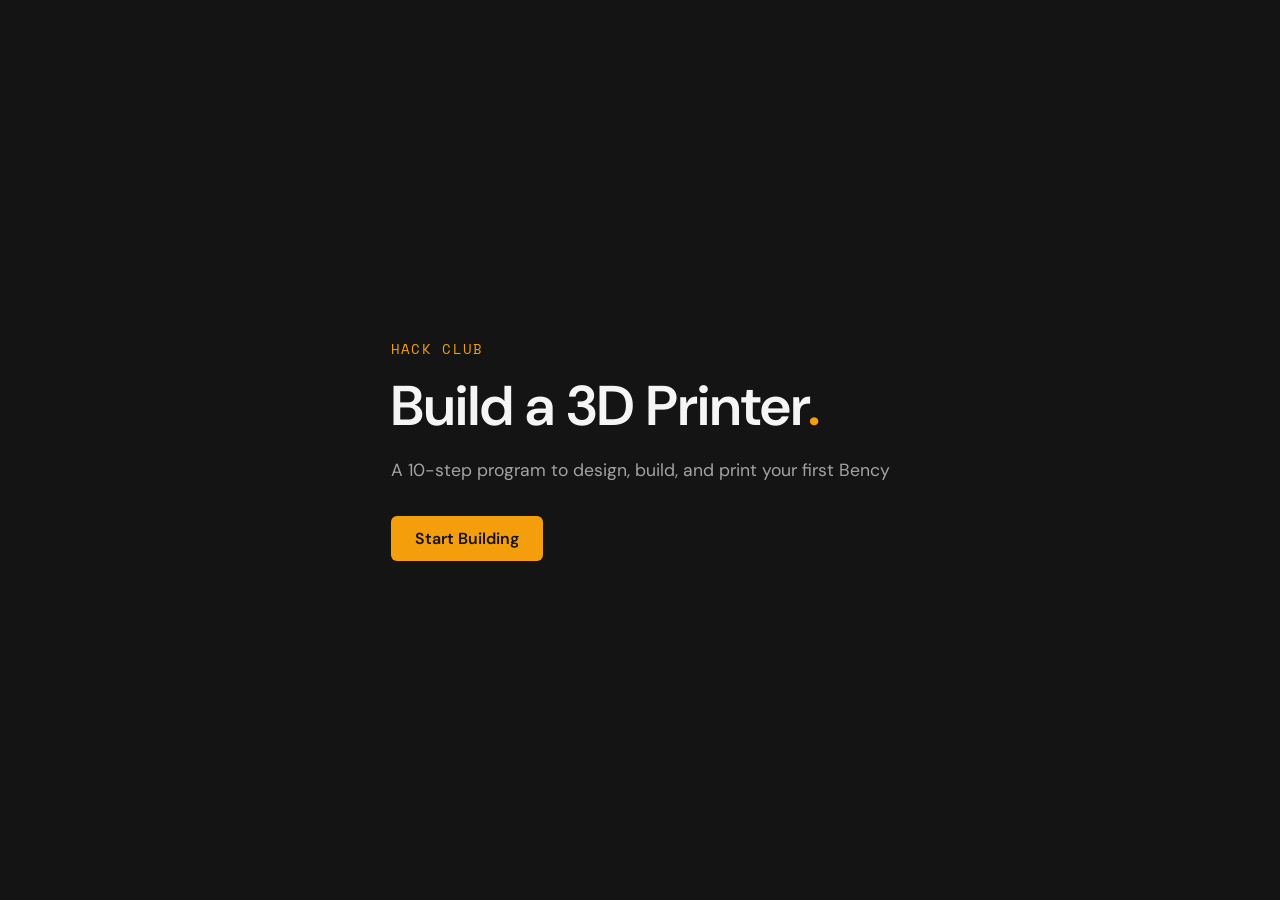
==== index.html @ 82be7ec4 "Prototype Working!" ====
<!DOCTYPE htmml>
<html lang="en">
<head>
    <meta charset="UTF-8">
    <meta name="viewport" content="width=device-width, initial-scale=1.0">
    <title>Fabricate</title>
    <link href="https://fonts.googleapis.com/css2?family=DM+Sans:wght@400;600&family=Space+Mono&display=swap" rel="stylesheet" />
    <link rel="stylesheet" href="style.css">
</head>
<body>
    <div class="landing">
        <div class="landing-content">
            <p class="eyebrow">Hack Club</p>
            <h1>Build a 3D Printer<span class="accent">.</span></h1>
            <p class="subtitle"> A 10-step program to design, build, and print your first Bency</p>
            <a href="/steps/step-1.html" class="btn">Start Building</a>
        </div>
    </div>
</body>
</html>
---- style.css ----
:root {
    --primary-color: #f59e0b;
    --surface-color: #161929;
    --background-color: #141414;
    --text-color: #f5f5f5;
    --muted-color: #a3a3a3;
    --font-body: 'DM Sans', sans-serif;
    --font-mono: 'Space Mono', monospace;
}

* {
    margin: 0;
    padding: 0;
    box-sizing: border-box;
}

body {
    background: var(--background-color);
    color: var(--text-color);
    font-family: var(--font-body);
}

/* Landing Page */

.landing {
    min-height: 100vh;
    display: flex;
    align-items: center;
    justify-content: center;
    padding: 2rem;
}

.landing-content {
    max-width: 600px;
}

.eyebrow {
    font-family: var(--font-mono);
    color: var(--primary-color);
    font-size: 0.85rem;
    letter-spacing: 0.1em;
    text-transform: uppercase;
    margin-bottom: 1rem;
}

h1 {
    font-size: 3.5rem;
    font-weight: 600;
    line-height: 1.1;
    margin-bottom: 1.25rem;
}

.accent {
    color: var(--primary-color);
}

.subtitle {
    font-size: 1.1rem;
    color: var(--muted-color);
    line-height: 1.6;
    margin-bottom: 2rem;
}

.btn {
    display: inline-block;
    padding: 0.75rem 1.5rem;
    background: var(--primary-color);
    font-family: var(--font-body);
    color: #141414;
    font-weight: 600;
    border-radius: 6px;
    text-decoration: none;
    transition: opacity 0.2s;
}

.btn:hover {
    opacity: 0.85;
}

/* Guide Layout */

.guide-layout {
    display: flex;
    min-height: 100vh;
}

.sidebar {
    width: 220px;
    background: var(--surface-color);
    padding: 2rem 1.25rem;
    display: flex;
    flex-direction: column;
    gap: 0.4rem;
    position: sticky;
    top: 0;
    height: 100vh;
    flex-shrink: 0;
}

.sidebar-brand {
    color: var(--muted-color);
    text-decoration: none;
    font-size: 0.9rem;
    margin-bottom: 1.5rem;
}

.sidebar-brand:hover {
    color: var(--text-color);
}

.sidebar-label {
    font-family: var(--font-mono);
    color: var(--muted-color);
    font-size: 0.7rem;
    text-transform: uppercase;
    letter-spacing: 0.1em;
    margin-bottom: 0.5rem;
}

.sidebar-link {
    color: var(--muted-color);
    text-decoration: none;
    font-size: 0.95rem;
    padding: 0.4rem 0.75rem;
    border-radius: 4px;
    transition: background 0.15s, color 0.15s;
}

.sidebar-link:hover {
    background: var(--background-color);
    color: var(--primary-color);
}

.guide-content {
    flex: 1;
    padding: 3rem;
    max-width: 800px;
}

.step {
    margin-bottom: 4rem;
    padding-bottom: 4rem;
    border-bottom: 1px solid var(--surface-color);
}

.step h2 {
    font-size: 1.75rem;
    margin-bottom: 1rem;
    color: var(--primary-color);    
}

.step p {
    color: var(--muted-color);
    line-height: 1.7;
}

/* markdown styles */

.guide-content h1,
.guide-content h2,
.guide-content h3 {
    color: var(--primary-color);
    margin-bottom: 1rem;
    margin-top: 2rem;
}

.guide-content p {
  color: var(--muted);
  line-height: 1.7;
  margin-bottom: 1rem;
}

.guide-content ul, 
.guide-content ol {
  color: var(--muted);
  padding-left: 1.5rem;
  margin-bottom: 1rem;
}

.guide-content code {
  font-family: var(--font-mono);
  background: var(--surface);
  padding: 0.2em 0.4em;
  border-radius: 4px;
  font-size: 0.9em;
}

.guide-content pre {
  background: var(--surface);
  padding: 1rem;
  border-radius: 6px;
  overflow-x: auto;
  margin-bottom: 1rem;
}
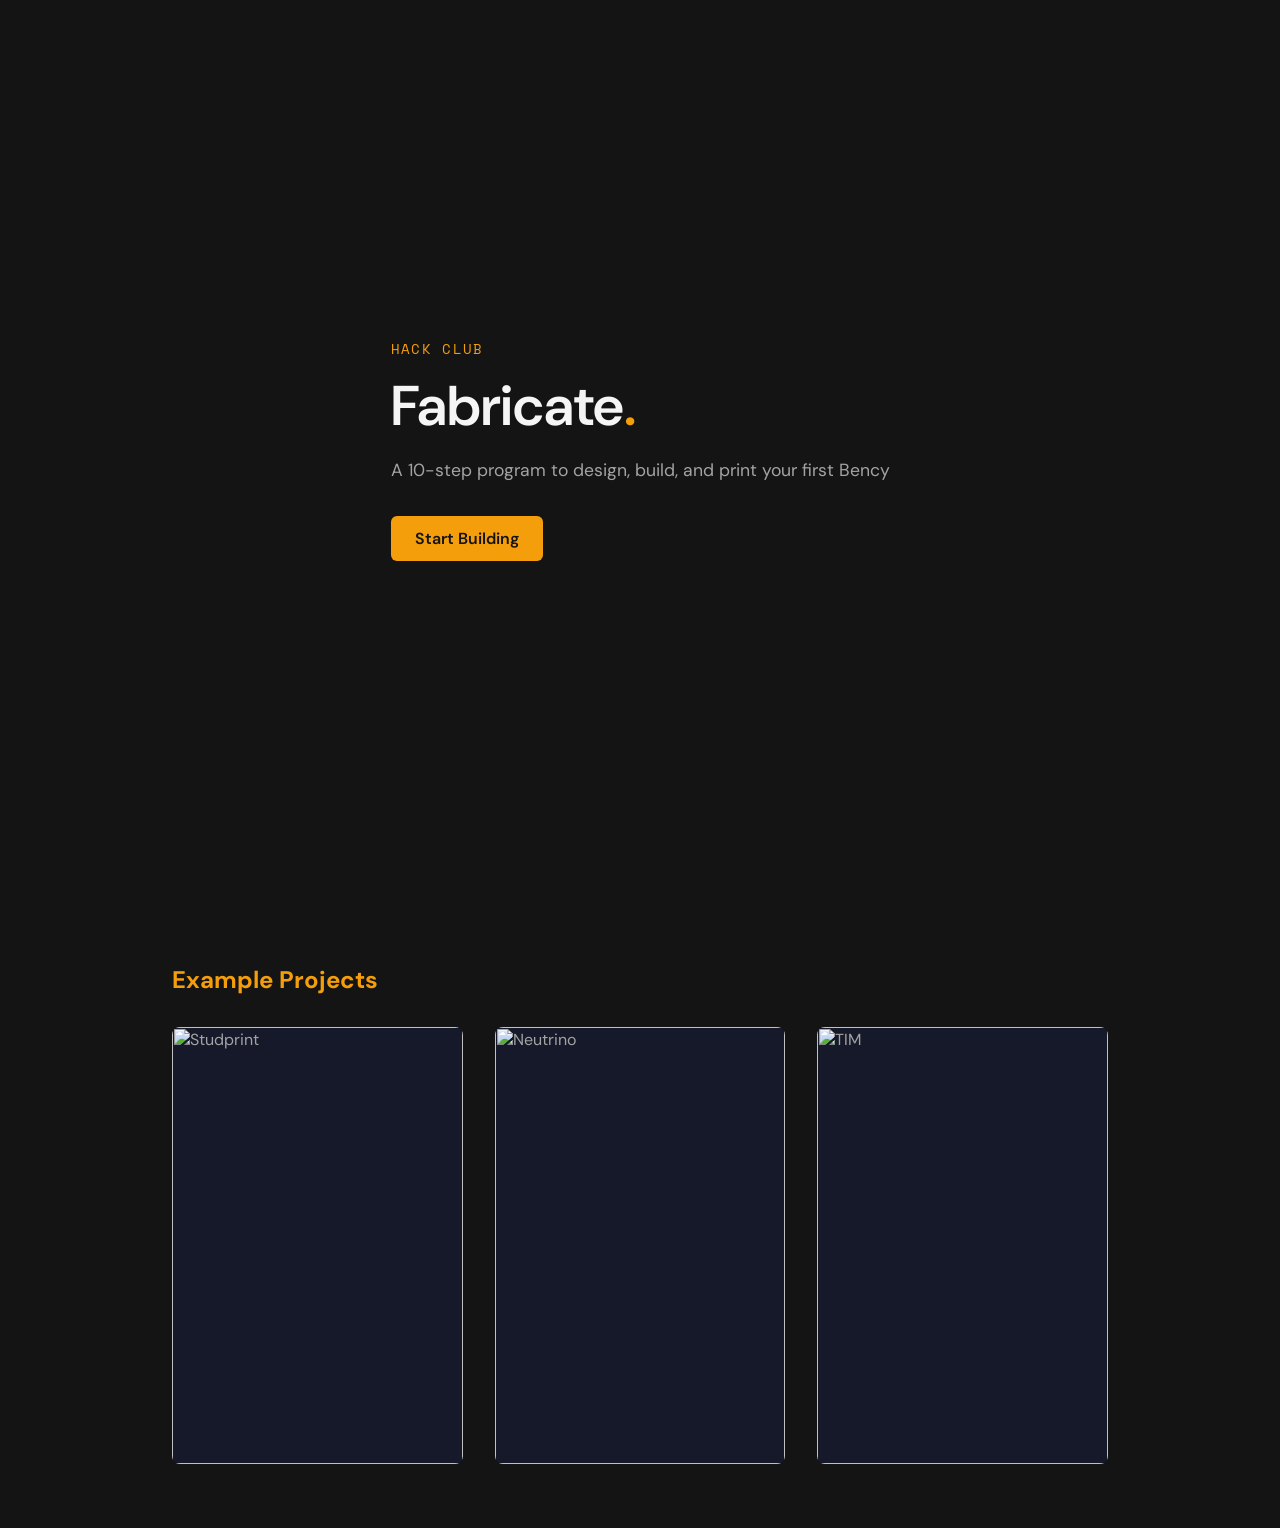
==== commit 58d69a19: "1st guide done and example projects added" ====
--- a/index.html
+++ b/index.html
@@ -11,10 +11,32 @@
     <div class="landing">
         <div class="landing-content">
             <p class="eyebrow">Hack Club</p>
-            <h1>Build a 3D Printer<span class="accent">.</span></h1>
+            <h1>Fabricate<span class="accent">.</span></h1>
             <p class="subtitle"> A 10-step program to design, build, and print your first Bency</p>
             <a href="/steps/step-1.html" class="btn">Start Building</a>
         </div>
     </div>
+
+    <section class="projects">
+        <h2 class="projects-title">Example Projects</h2>
+        <div class="projects-grid">
+
+            <a href="https://github.com/AdamTuraj/Studprint/tree/main" target="_blank" class="project-card">
+            <img src="/images/Studprint.png" alt="Studprint" />
+            <p>Studprint</p>
+            </a>
+
+            <a href="https://github.com/the-openary/neutrino" target="_blank" class="project-card">
+            <img src="/images/neutrino.png" alt="Neutrino" />
+            <p>Neutrino</p>
+            </a>
+
+            <a href="https://github.com/2Mon/tim?scrlybrkr=cc5ef81c" target="_blank" class="project-card">
+            <img src="/images/TIM.png" alt="TIM" />
+            <p>TIM</p>
+            </a>
+
+        </div>
+    </section>
 </body>
 </html>
--- a/style.css
+++ b/style.css
@@ -77,6 +77,52 @@
     opacity: 0.85;
 }
 
+/* Projects Section */
+
+.projects {
+  padding: 4rem 2rem;
+  max-width: 1000px;
+  margin: 0 auto;
+}
+
+.projects-title {
+  font-size: 1.5rem;
+  color: var(--primary-color);
+  margin-bottom: 2rem;
+}
+
+.projects-grid {
+  display: flex;
+  gap: 2rem;
+}
+
+.project-card {
+  flex: 1;
+  text-decoration: none;
+  color: var(--muted-color);
+  background: var(--surface-color);
+  border-radius: 8px;
+  overflow: hidden;
+  transition: transform 0.2s, opacity 0.2s;
+}
+
+.project-card:hover {
+  transform: translateY(-4px);
+  opacity: 0.9;
+}
+
+.project-card img {
+  width: 100%;
+  aspect-ratio: 3/4;
+  object-fit: cover;
+  display: block;
+}
+
+.project-card p {
+  padding: 0.75rem 1rem;
+  font-size: 1.2rem;
+}
+
 /* Guide Layout */
 
 .guide-layout {
@@ -85,7 +131,7 @@
 }
 
 .sidebar {
-    width: 220px;
+    width: 200px;
     background: var(--surface-color);
     padding: 2rem 1.25rem;
     display: flex;
@@ -98,23 +144,25 @@
 }
 
 .sidebar-brand {
-    color: var(--muted-color);
+    color: var(--text-color);
     text-decoration: none;
+    font-size: 1.3rem;
+    font-weight: 1000;
+    margin-bottom: 1rem;
+}
+
+.sidebar-brand:hover {
+    color: var(--text-color);
+}
+
+.sidebar-label {
+    /* font-family: var(--font-mono); */
+    color: var(--text-color);
     font-size: 0.9rem;
-    margin-bottom: 1.5rem;
-}
-
-.sidebar-brand:hover {
-    color: var(--text-color);
-}
-
-.sidebar-label {
-    font-family: var(--font-mono);
-    color: var(--muted-color);
-    font-size: 0.7rem;
+    font-weight: 800;
     text-transform: uppercase;
     letter-spacing: 0.1em;
-    margin-bottom: 0.5rem;
+    margin-bottom: 0.3rem;
 }
 
 .sidebar-link {
@@ -165,7 +213,7 @@
 }
 
 .guide-content p {
-  color: var(--muted);
+  color: var(--text-color);
   line-height: 1.7;
   margin-bottom: 1rem;
 }
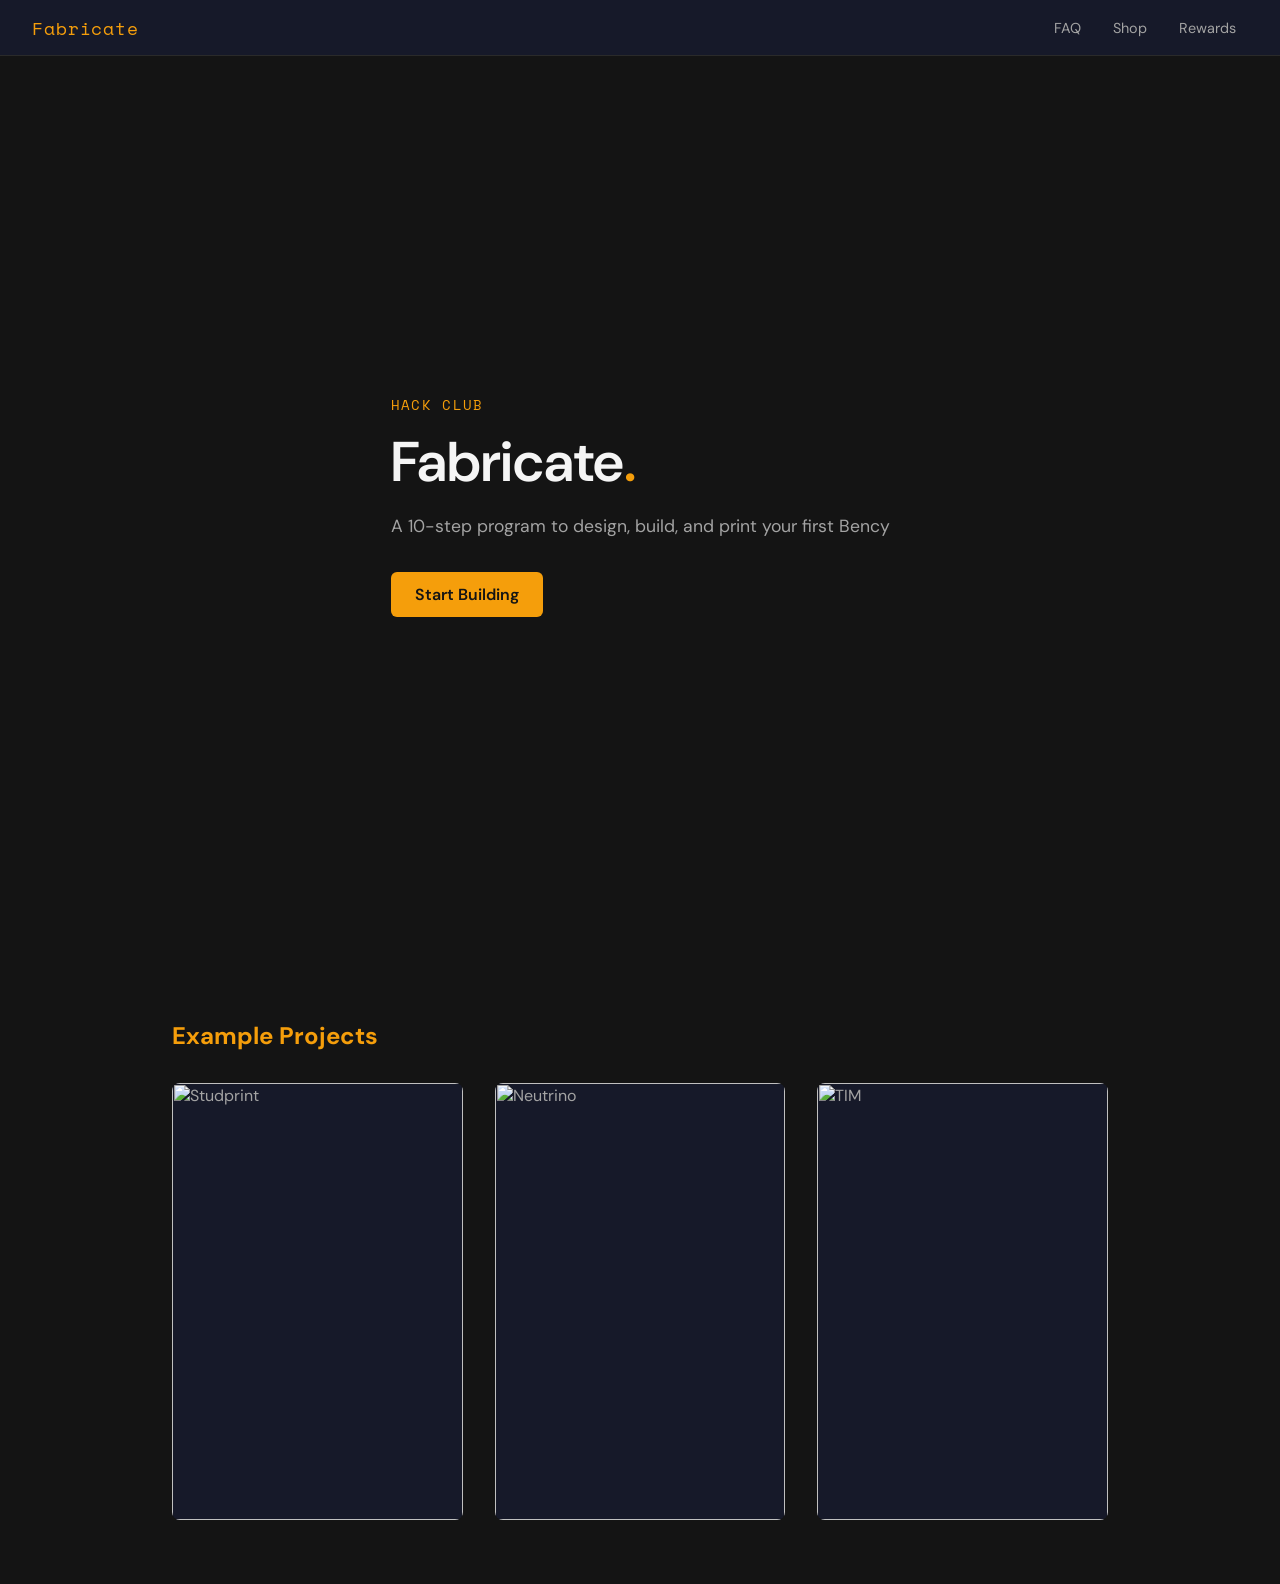
==== commit c378a9dd: "Added top bar" ====
--- a/index.html
+++ b/index.html
@@ -8,6 +8,14 @@
     <link rel="stylesheet" href="style.css">
 </head>
 <body>
+    <header class="topbar">
+        <a href="/index.html" class="topbar-logo">Fabricate</a>
+        <nav class="topbar-nav">
+            <a href="/faq.html" class="topbar-link">FAQ</a>
+            <a href="/shop.html" class="topbar-link">Shop</a>
+            <a href="/rewards.html" class="topbar-link">Rewards</a>
+        </nav>
+    </header>
     <div class="landing">
         <div class="landing-content">
             <p class="eyebrow">Hack Club</p>
--- a/style.css
+++ b/style.css
@@ -123,11 +123,53 @@
   font-size: 1.2rem;
 }
 
+/* Topbar */
+
+.topbar {
+  position: sticky;
+  top: 0;
+  z-index: 100;
+  display: flex;
+  align-items: center;
+  justify-content: space-between;
+  padding: 0 2rem;
+  height: 56px;
+  background: var(--surface-color);
+  border-bottom: 1px solid #2a2a2a;
+}
+
+.topbar-logo {
+  font-family: var(--font-mono);
+  font-size: 1.1rem;
+  color: var(--primary-color);
+  text-decoration: none;
+  letter-spacing: 0.05em;
+}
+
+.topbar-nav {
+  display: flex;
+  gap: 0.5rem;
+}
+
+.topbar-link {
+  color: var(--muted-color);
+  text-decoration: none;
+  font-size: 0.9rem;
+  padding: 0.4rem 0.75rem;
+  border-radius: 4px;
+  transition: color 0.15s, background 0.15s;
+}
+
+.topbar-link:hover {
+  color: var(--text-color);
+  background: var(--background-color);
+}
+
 /* Guide Layout */
 
 .guide-layout {
     display: flex;
-    min-height: 100vh;
+    min-height: calc(100vh - 56px);
 }
 
 .sidebar {
@@ -138,21 +180,9 @@
     flex-direction: column;
     gap: 0.4rem;
     position: sticky;
-    top: 0;
-    height: 100vh;
+    top: 56px;
+    height: calc(100vh - 56px);
     flex-shrink: 0;
-}
-
-.sidebar-brand {
-    color: var(--text-color);
-    text-decoration: none;
-    font-size: 1.3rem;
-    font-weight: 1000;
-    margin-bottom: 1rem;
-}
-
-.sidebar-brand:hover {
-    color: var(--text-color);
 }
 
 .sidebar-label {
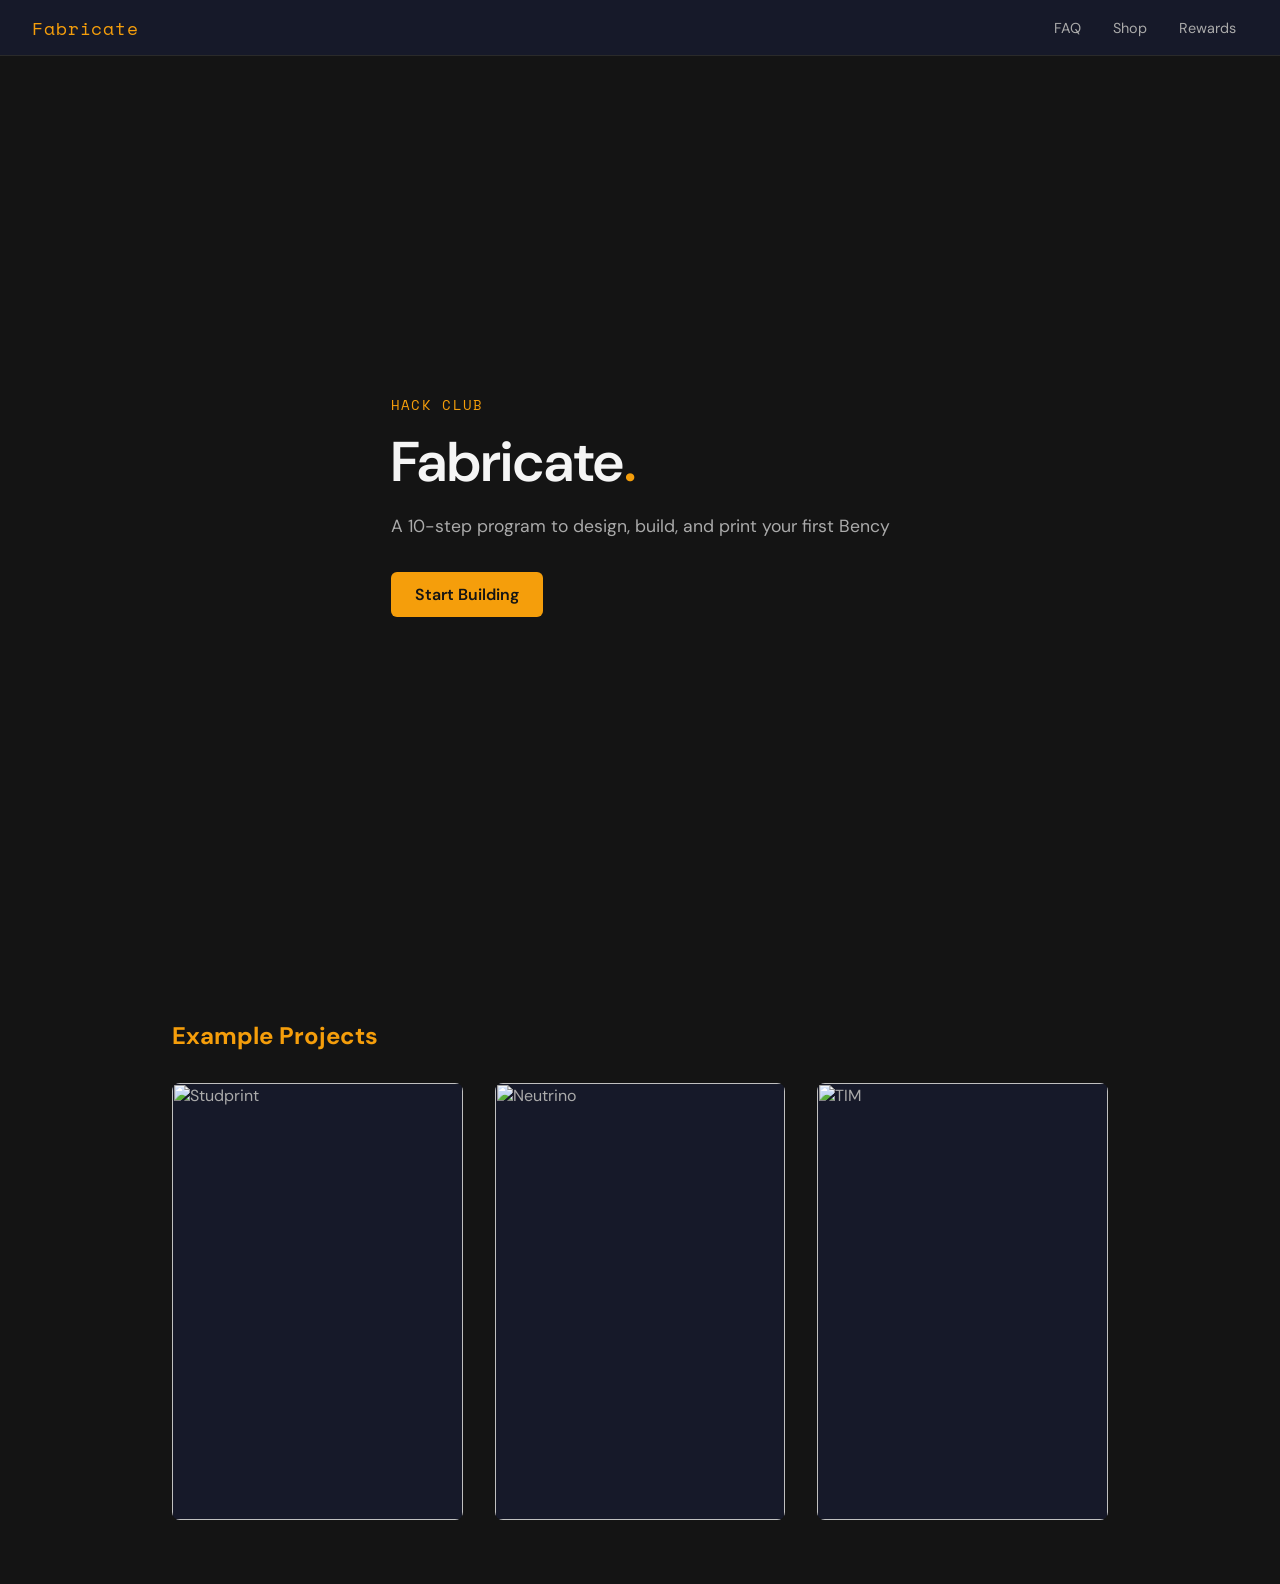
==== commit 0af71188: "Rewards Page" ====
--- a/index.html
+++ b/index.html
@@ -11,9 +11,9 @@
     <header class="topbar">
         <a href="/index.html" class="topbar-logo">Fabricate</a>
         <nav class="topbar-nav">
-            <a href="/faq.html" class="topbar-link">FAQ</a>
+            <a href="/Overview/faq.html" class="topbar-link">FAQ</a>
             <a href="/shop.html" class="topbar-link">Shop</a>
-            <a href="/rewards.html" class="topbar-link">Rewards</a>
+            <a href="/Overview/rewards.html" class="topbar-link">Rewards</a>
         </nav>
     </header>
     <div class="landing">
--- a/style.css
+++ b/style.css
@@ -3,7 +3,7 @@
     --surface-color: #161929;
     --background-color: #141414;
     --text-color: #f5f5f5;
-    --muted-color: #a3a3a3;
+    --muted-color: #aaaaaa;
     --font-body: 'DM Sans', sans-serif;
     --font-mono: 'Space Mono', monospace;
 }
@@ -21,7 +21,6 @@
 }
 
 /* Landing Page */
-
 .landing {
     min-height: 100vh;
     display: flex;
@@ -80,126 +79,119 @@
 /* Projects Section */
 
 .projects {
-  padding: 4rem 2rem;
-  max-width: 1000px;
-  margin: 0 auto;
+    padding: 4rem 2rem;
+    max-width: 1000px;
+    margin: 0 auto;
 }
 
 .projects-title {
-  font-size: 1.5rem;
-  color: var(--primary-color);
-  margin-bottom: 2rem;
+    font-size: 1.5rem;
+    color: var(--primary-color);
+    margin-bottom: 2rem;
 }
 
 .projects-grid {
-  display: flex;
-  gap: 2rem;
+    display: flex;
+    gap: 2rem;
 }
 
 .project-card {
-  flex: 1;
-  text-decoration: none;
-  color: var(--muted-color);
-  background: var(--surface-color);
-  border-radius: 8px;
-  overflow: hidden;
-  transition: transform 0.2s, opacity 0.2s;
+    flex: 1;
+    text-decoration: none;
+    color: var(--muted-color);
+    background: var(--surface-color);
+    border-radius: 8px;
+    overflow: hidden;
+    transition: transform 0.2s, opacity 0.2s;
 }
 
 .project-card:hover {
-  transform: translateY(-4px);
-  opacity: 0.9;
+    transform: translateY(-4px);
+    opacity: 0.9;
 }
 
 .project-card img {
-  width: 100%;
-  aspect-ratio: 3/4;
-  object-fit: cover;
-  display: block;
+    width: 100%;
+    aspect-ratio: 3/4;
+    object-fit: cover;
+    display: block;
 }
 
 .project-card p {
-  padding: 0.75rem 1rem;
-  font-size: 1.2rem;
+    padding: 0.75rem 1rem;
+    font-size: 1.2rem;
 }
 
 /* Topbar */
 
 .topbar {
-  position: sticky;
-  top: 0;
-  z-index: 100;
-  display: flex;
-  align-items: center;
-  justify-content: space-between;
-  padding: 0 2rem;
-  height: 56px;
-  background: var(--surface-color);
-  border-bottom: 1px solid #2a2a2a;
+    position: sticky;
+    top: 0;
+    z-index: 100;
+    display: flex;
+    align-items: center;
+    justify-content: space-between;
+    padding: 0 2rem;
+    height: 56px;
+    background: var(--surface-color);
+    border-bottom: 1px solid #2a2a2a;
 }
 
 .topbar-logo {
-  font-family: var(--font-mono);
-  font-size: 1.1rem;
-  color: var(--primary-color);
-  text-decoration: none;
-  letter-spacing: 0.05em;
+    font-family: var(--font-mono);
+    font-size: 1.1rem;
+    color: var(--primary-color);
+    text-decoration: none;
+    letter-spacing: 0.05em;
 }
 
 .topbar-nav {
-  display: flex;
-  gap: 0.5rem;
+    display: flex;
+    gap: 0.5rem;
 }
 
 .topbar-link {
-  color: var(--muted-color);
-  text-decoration: none;
-  font-size: 0.9rem;
-  padding: 0.4rem 0.75rem;
-  border-radius: 4px;
-  transition: color 0.15s, background 0.15s;
+    color: var(--muted-color);
+    text-decoration: none;
+    font-size: 0.9rem;
+    padding: 0.4rem 0.75rem;
+    border-radius: 4px;
+    transition: color 0.15s, background 0.15s;
 }
 
 .topbar-link:hover {
-  color: var(--text-color);
-  background: var(--background-color);
+    color: var(--text-color);
+    background: var(--background-color);
 }
 
 /* Guide Layout */
-
 .guide-layout {
     display: flex;
-    min-height: calc(100vh - 56px);
+    position: fixed;
+    top: 56px;
+    left: 0;
+    right: 0;
+    bottom: 0;
 }
 
 .sidebar {
     width: 200px;
     background: var(--surface-color);
-    padding: 2rem 1.25rem;
+    padding: 0.5rem 0.5rem;
     display: flex;
     flex-direction: column;
     gap: 0.4rem;
-    position: sticky;
-    top: 56px;
-    height: calc(100vh - 56px);
+    overflow-y: auto;
+    overflow-x: hidden;
     flex-shrink: 0;
-}
-
-.sidebar-label {
-    /* font-family: var(--font-mono); */
-    color: var(--text-color);
-    font-size: 0.9rem;
-    font-weight: 800;
-    text-transform: uppercase;
-    letter-spacing: 0.1em;
-    margin-bottom: 0.3rem;
+    min-height: 0;
 }
 
 .sidebar-link {
     color: var(--muted-color);
     text-decoration: none;
     font-size: 0.95rem;
-    padding: 0.4rem 0.75rem;
+    padding: 0.3rem 0.75rem;
     border-radius: 4px;
     transition: background 0.15s, color 0.15s;
 }
@@ -209,15 +201,63 @@
     color: var(--primary-color);
 }
 
+.sidebar-section {
+    background: none;
+    border: none;
+    color: var(--text-color);
+    font-size: 0.9rem;
+    font-weight: 600;
+    text-transform: uppercase;
+    letter-spacing: 0.075em;
+    padding: 0.3rem 0rem;
+    cursor: pointer;
+    display: flex;
+    align-items: center;
+    gap: 0.4rem;
+    width: 100%;
+    text-align: left;
+    margin-top: 0.5rem;
+    transition: color 0.15s;
+}
+
+.sidebar-section::before {
+    content: '▾';
+    display: inline-block;
+    transition: transform 0.2s;
+}
+
+.sidebar-section.collapsed::before {
+    transform: rotate(-90deg);
+}
+
+.sidebar-section:hover {
+    color: var(--text-color);
+}
+
+.sidebar-group {
+    display: flex;
+    flex-direction: column;
+    gap: 0.4rem;
+    overflow: hidden;
+    transition: max-height 0.3s ease;
+    max-height: 1000px;
+}
+
+.sidebar-group.collapsed {
+    max-height: 0;
+}
+
 .guide-content {
     flex: 1;
-    padding: 3rem;
+    padding: 2rem;
     max-width: 800px;
+    overflow-y: auto;
+    min-height: 0;
 }
 
 .step {
-    margin-bottom: 4rem;
-    padding-bottom: 4rem;
+    margin-bottom: 2rem;
+    padding-bottom: 2rem;
     border-bottom: 1px solid var(--surface-color);
 }
 
@@ -238,35 +278,103 @@
 .guide-content h2,
 .guide-content h3 {
     color: var(--primary-color);
-    margin-bottom: 1rem;
-    margin-top: 2rem;
+    margin-bottom: 0.75rem;
+    margin-top: 1.5rem;
 }
 
 .guide-content p {
-  color: var(--text-color);
-  line-height: 1.7;
-  margin-bottom: 1rem;
+    color: var(--text-color);
+    line-height: 1.7;
+    margin-bottom: 1rem;
 }
 
 .guide-content ul, 
 .guide-content ol {
-  color: var(--muted);
-  padding-left: 1.5rem;
-  margin-bottom: 1rem;
+    color: var(--muted);
+    padding-left: 1.5rem;
+    margin-bottom: 1rem;
 }
 
 .guide-content code {
-  font-family: var(--font-mono);
-  background: var(--surface);
-  padding: 0.2em 0.4em;
-  border-radius: 4px;
-  font-size: 0.9em;
+    font-family: var(--font-mono);
+    background: var(--surface);
+    padding: 0.2em 0.4em;
+    border-radius: 4px;
+    font-size: 0.9em;
 }
 
 .guide-content pre {
-  background: var(--surface);
-  padding: 1rem;
-  border-radius: 6px;
-  overflow-x: auto;
-  margin-bottom: 1rem;
+    background: var(--surface);
+    padding: 1rem;
+    border-radius: 6px;
+    overflow-x: auto;
+    margin-bottom: 1rem;
+}
+
+/* Shop */
+
+.shop {
+    max-width: 1000px;
+    margin: 0 auto;
+    padding: 3rem 2rem;
+}
+
+.shop-title {
+    font-size: 2rem;
+    margin-bottom: 2rem;
+    color: var(--text-color);
+}
+
+.shop-grid {
+    display: grid;
+    grid-template-columns: repeat(3, 1fr);
+    gap: 1.5rem;
+}
+
+.shop-card {
+    background: var(--surface-color);
+    border-radius: 8px;
+    overflow: hidden;
+    display: flex;
+    flex-direction: column;
+}
+
+.shop-img-wrap {
+    padding: 1.25rem;
+    background: var(--surface-color);
+}
+
+.shop-img-wrap img {
+    width: 100%;
+    aspect-ratio: 1/1;
+    object-fit: contain;
+    border-radius: 4px;
+}
+
+.shop-info {
+    padding: 0 1.25rem 1.25rem;
+    display: flex;
+    flex-direction: column;
+    gap: 0.4rem;
+    flex: 1;
+}
+
+.shop-info h3 {
+    font-size: 1rem;
+    font-weight: 600;
+    color: var(--text-color);
+}
+
+.shop-info p {
+    font-size: 0.9rem;
+    color: var(--muted-color);
+    line-height: 1.5;
+    flex: 1;
+}
+
+.shop-price {
+    font-family: var(--font-mono);
+    color: var(--primary-color);
+    font-size: 1.2rem;
+    margin-top: 0.25rem;
 }
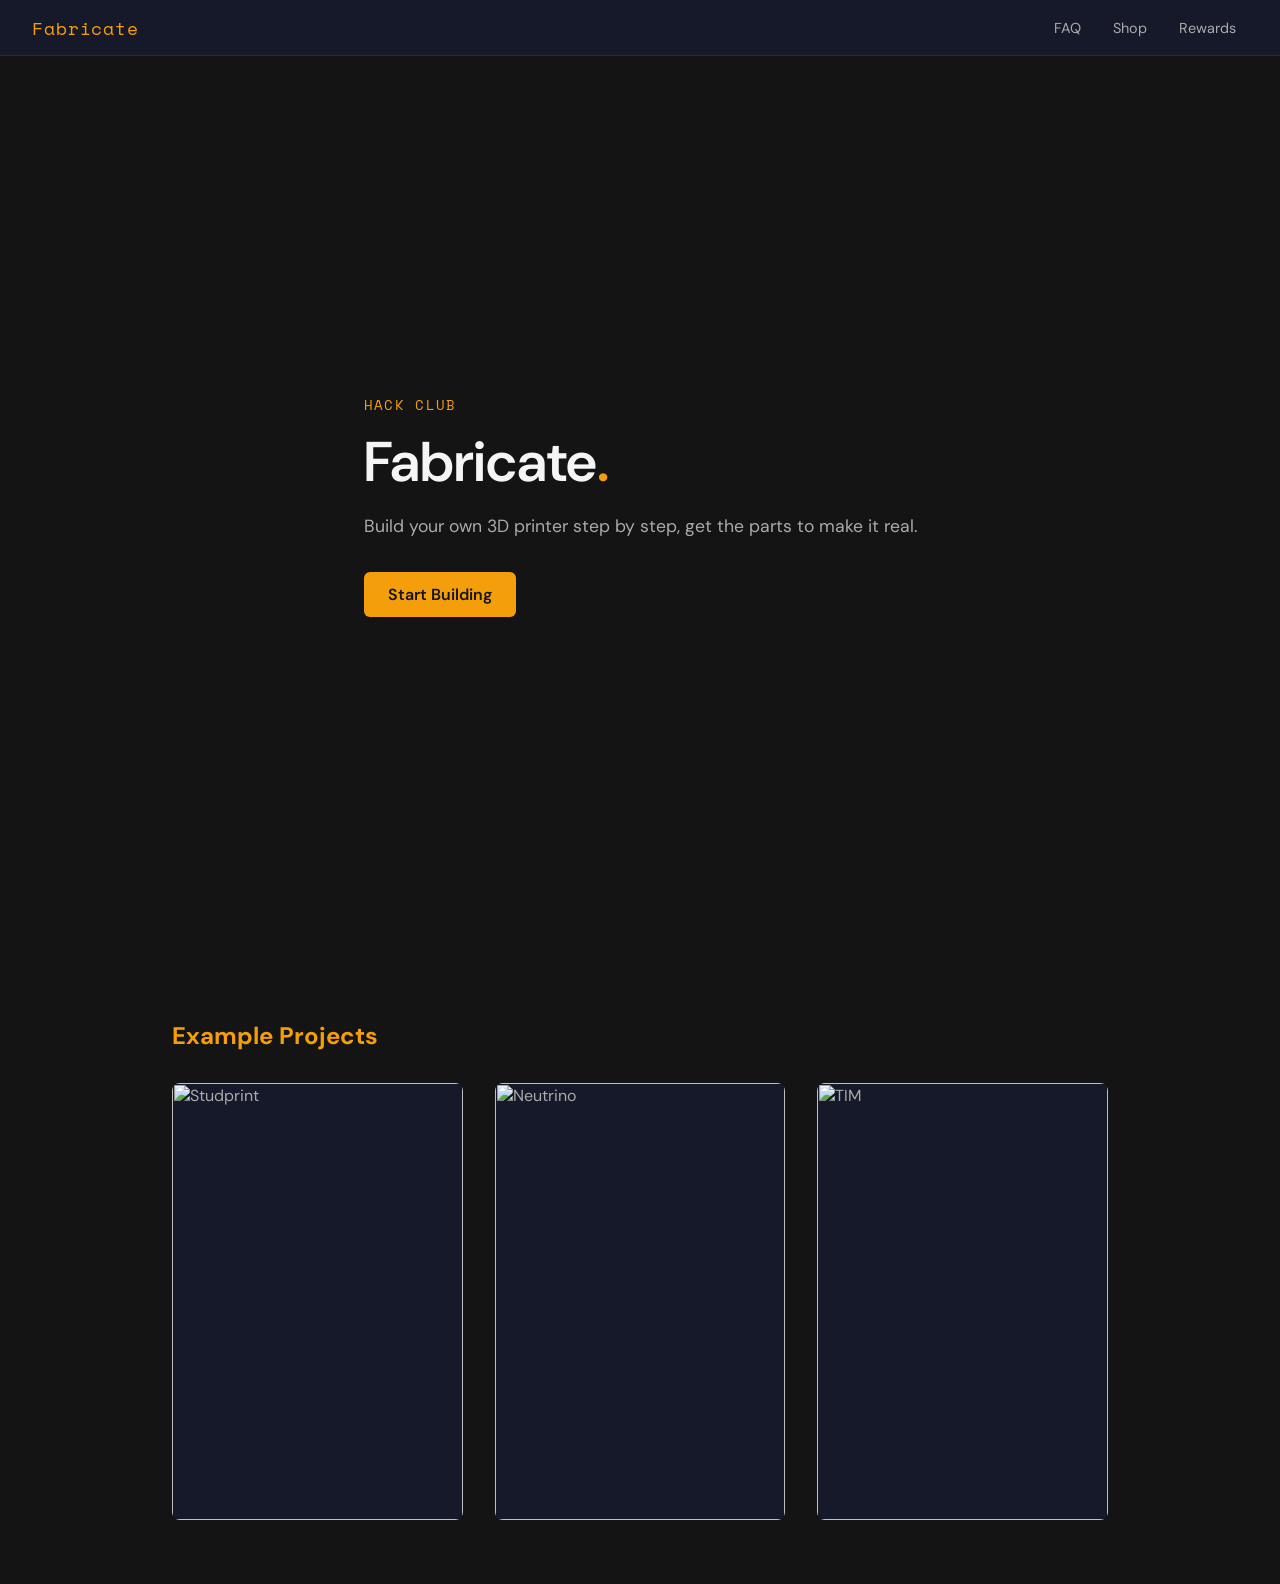
==== commit 58f1471e: "slogan" ====
--- a/index.html
+++ b/index.html
@@ -20,7 +20,7 @@
         <div class="landing-content">
             <p class="eyebrow">Hack Club</p>
             <h1>Fabricate<span class="accent">.</span></h1>
-            <p class="subtitle"> A 10-step program to design, build, and print your first Bency</p>
+            <p class="subtitle"> Build your own 3D printer step by step, get the parts to make it real.</p>
             <a href="/steps/step-1.html" class="btn">Start Building</a>
         </div>
     </div>
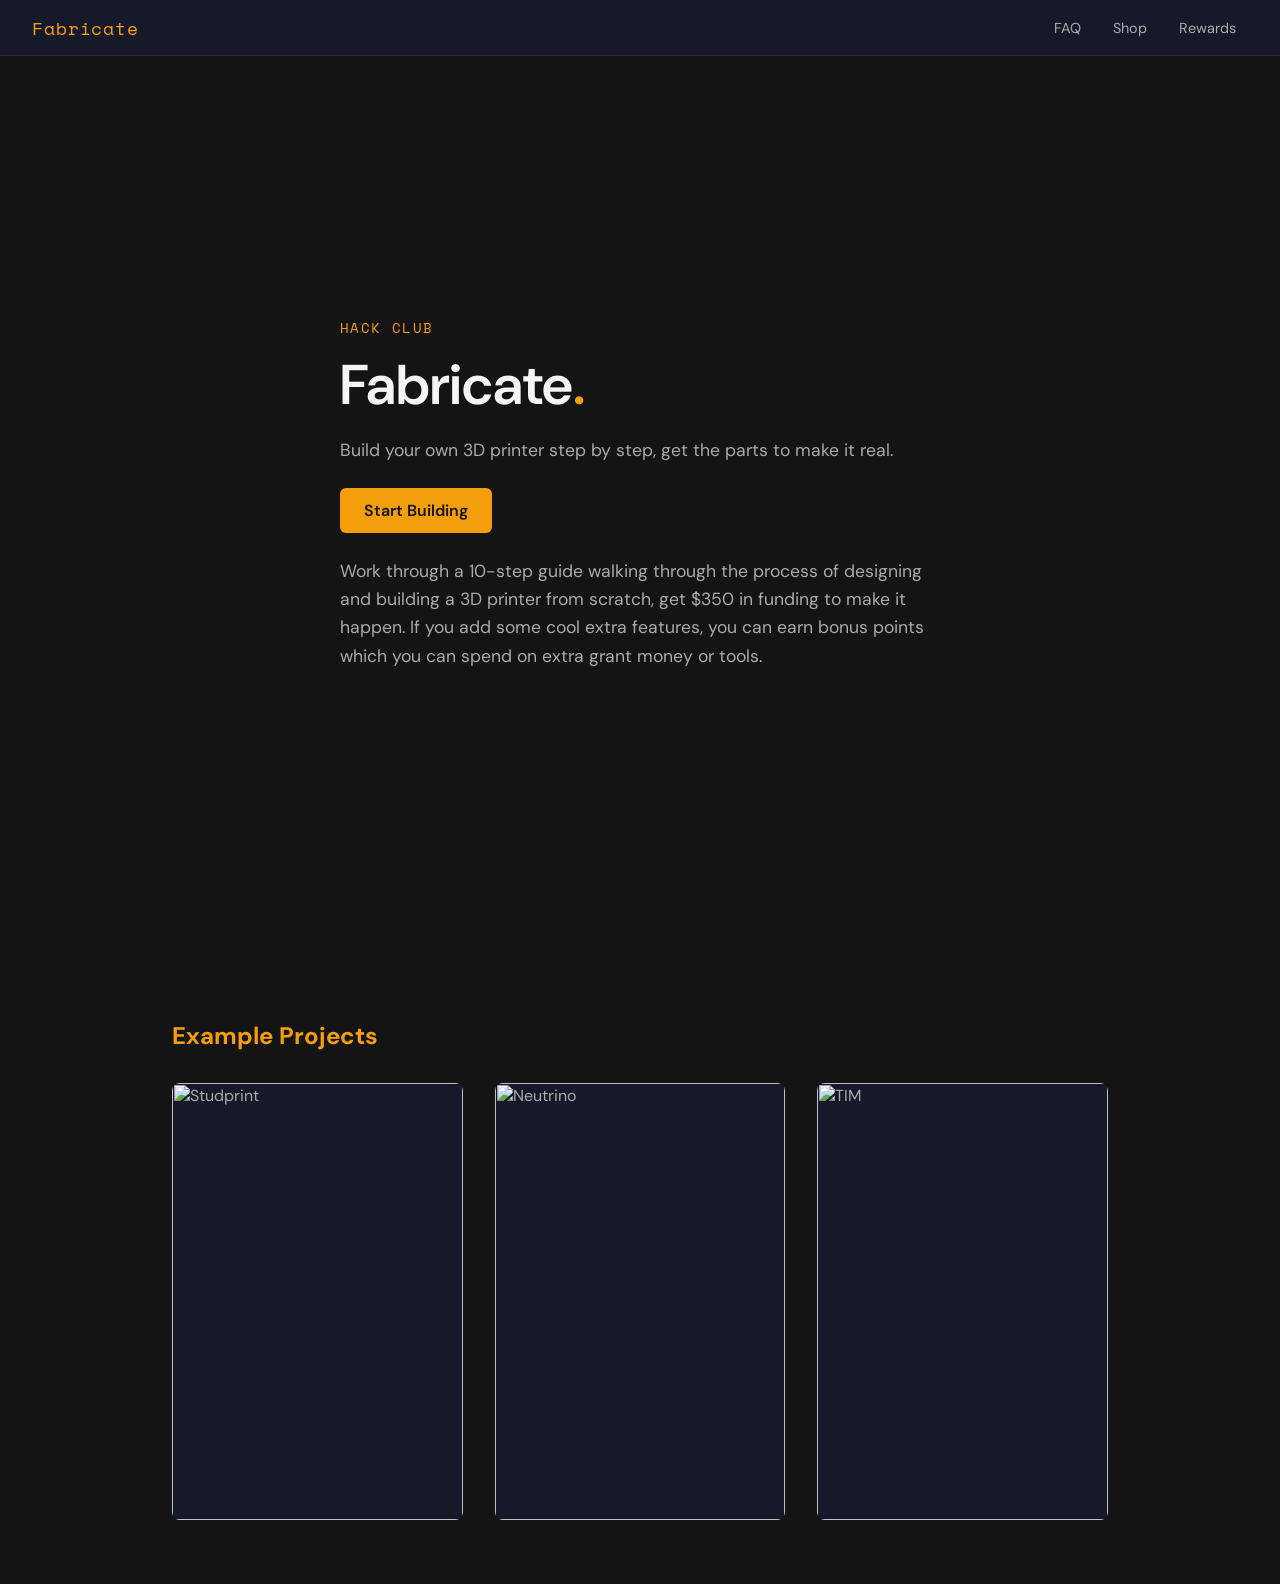
==== commit ebbd9119: "updated shop" ====
--- a/index.html
+++ b/index.html
@@ -22,6 +22,7 @@
             <h1>Fabricate<span class="accent">.</span></h1>
             <p class="subtitle"> Build your own 3D printer step by step, get the parts to make it real.</p>
             <a href="/steps/step-1.html" class="btn">Start Building</a>
+            <p class="subtitle"> Work through a 10-step guide walking through the process of designing and building a 3D printer from scratch, get $350 in funding to make it happen. If you add some cool extra features, you can earn bonus points which you can spend on extra grant money or tools.</p>
         </div>
     </div>
 
--- a/style.css
+++ b/style.css
@@ -57,7 +57,7 @@
     font-size: 1.1rem;
     color: var(--muted-color);
     line-height: 1.6;
-    margin-bottom: 2rem;
+    margin-bottom: 1.5rem;
 }
 
 .btn {
@@ -70,10 +70,11 @@
     border-radius: 6px;
     text-decoration: none;
     transition: opacity 0.2s;
+    margin-bottom: 1.5rem;
 }
 
 .btn:hover {
-    opacity: 0.85;
+    opacity: 0.70;
 }
 
 /* Projects Section */
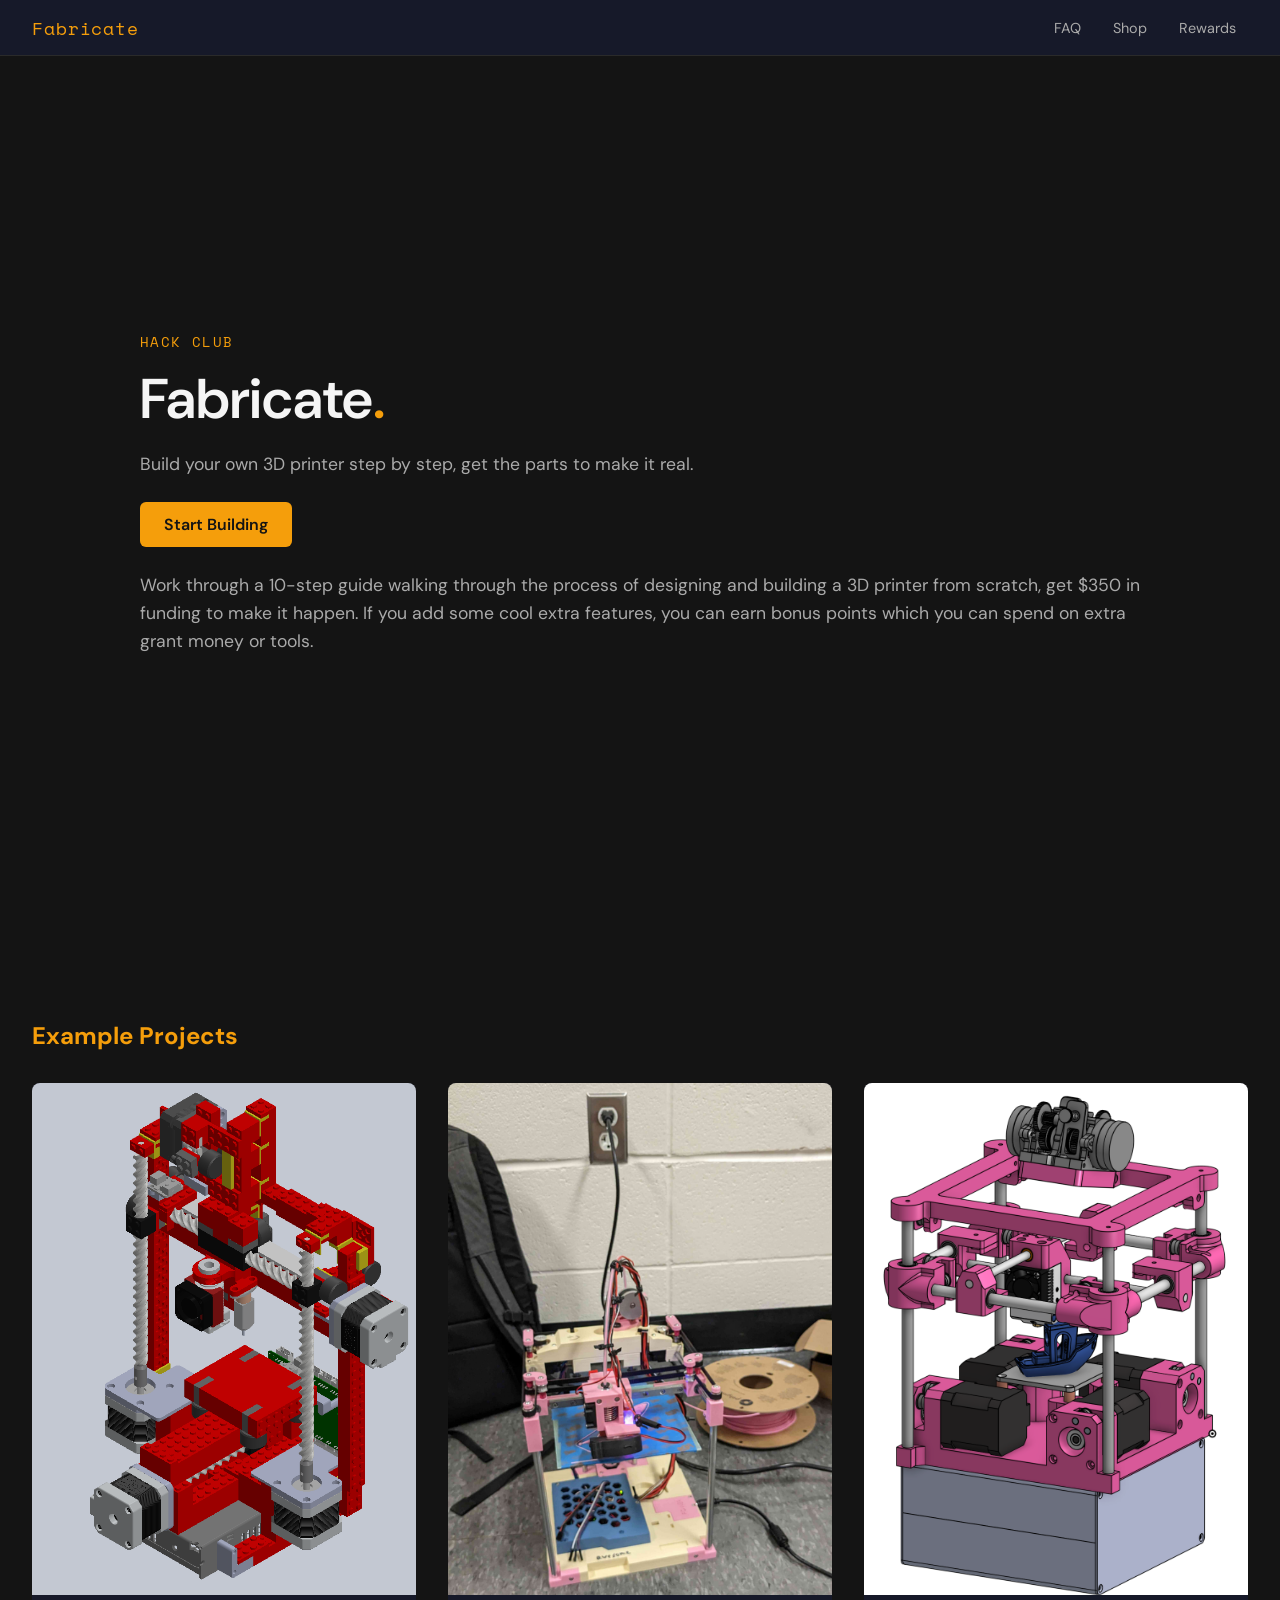
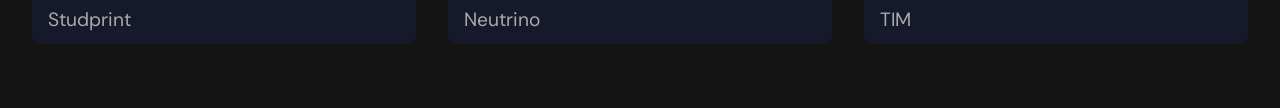
==== commit 7d4c7c3a: "updated image paths" ====
--- a/index.html
+++ b/index.html
@@ -31,17 +31,17 @@
         <div class="projects-grid">
 
             <a href="https://github.com/AdamTuraj/Studprint/tree/main" target="_blank" class="project-card">
-            <img src="/images/Studprint.png" alt="Studprint" />
+            <img src="/Images/Studprint.png" alt="Studprint" />
             <p>Studprint</p>
             </a>
 
             <a href="https://github.com/the-openary/neutrino" target="_blank" class="project-card">
-            <img src="/images/neutrino.png" alt="Neutrino" />
+            <img src="/Images/neutrino.png" alt="Neutrino" />
             <p>Neutrino</p>
             </a>
 
             <a href="https://github.com/2Mon/tim?scrlybrkr=cc5ef81c" target="_blank" class="project-card">
-            <img src="/images/TIM.png" alt="TIM" />
+            <img src="/Images/TIM.png" alt="TIM" />
             <p>TIM</p>
             </a>
 
--- a/style.css
+++ b/style.css
@@ -30,7 +30,7 @@
 }
 
 .landing-content {
-    max-width: 600px;
+    max-width: 1000px;
 }
 
 .eyebrow {
@@ -81,7 +81,7 @@
 
 .projects {
     padding: 4rem 2rem;
-    max-width: 1000px;
+    max-width: 1500px;
     margin: 0 auto;
 }
 
@@ -251,7 +251,7 @@
 .guide-content {
     flex: 1;
     padding: 2rem;
-    max-width: 800px;
+    max-width: 1500px;
     overflow-y: auto;
     min-height: 0;
 }
@@ -315,7 +315,7 @@
 /* Shop */
 
 .shop {
-    max-width: 1000px;
+    max-width: 1500px;
     margin: 0 auto;
     padding: 3rem 2rem;
 }
